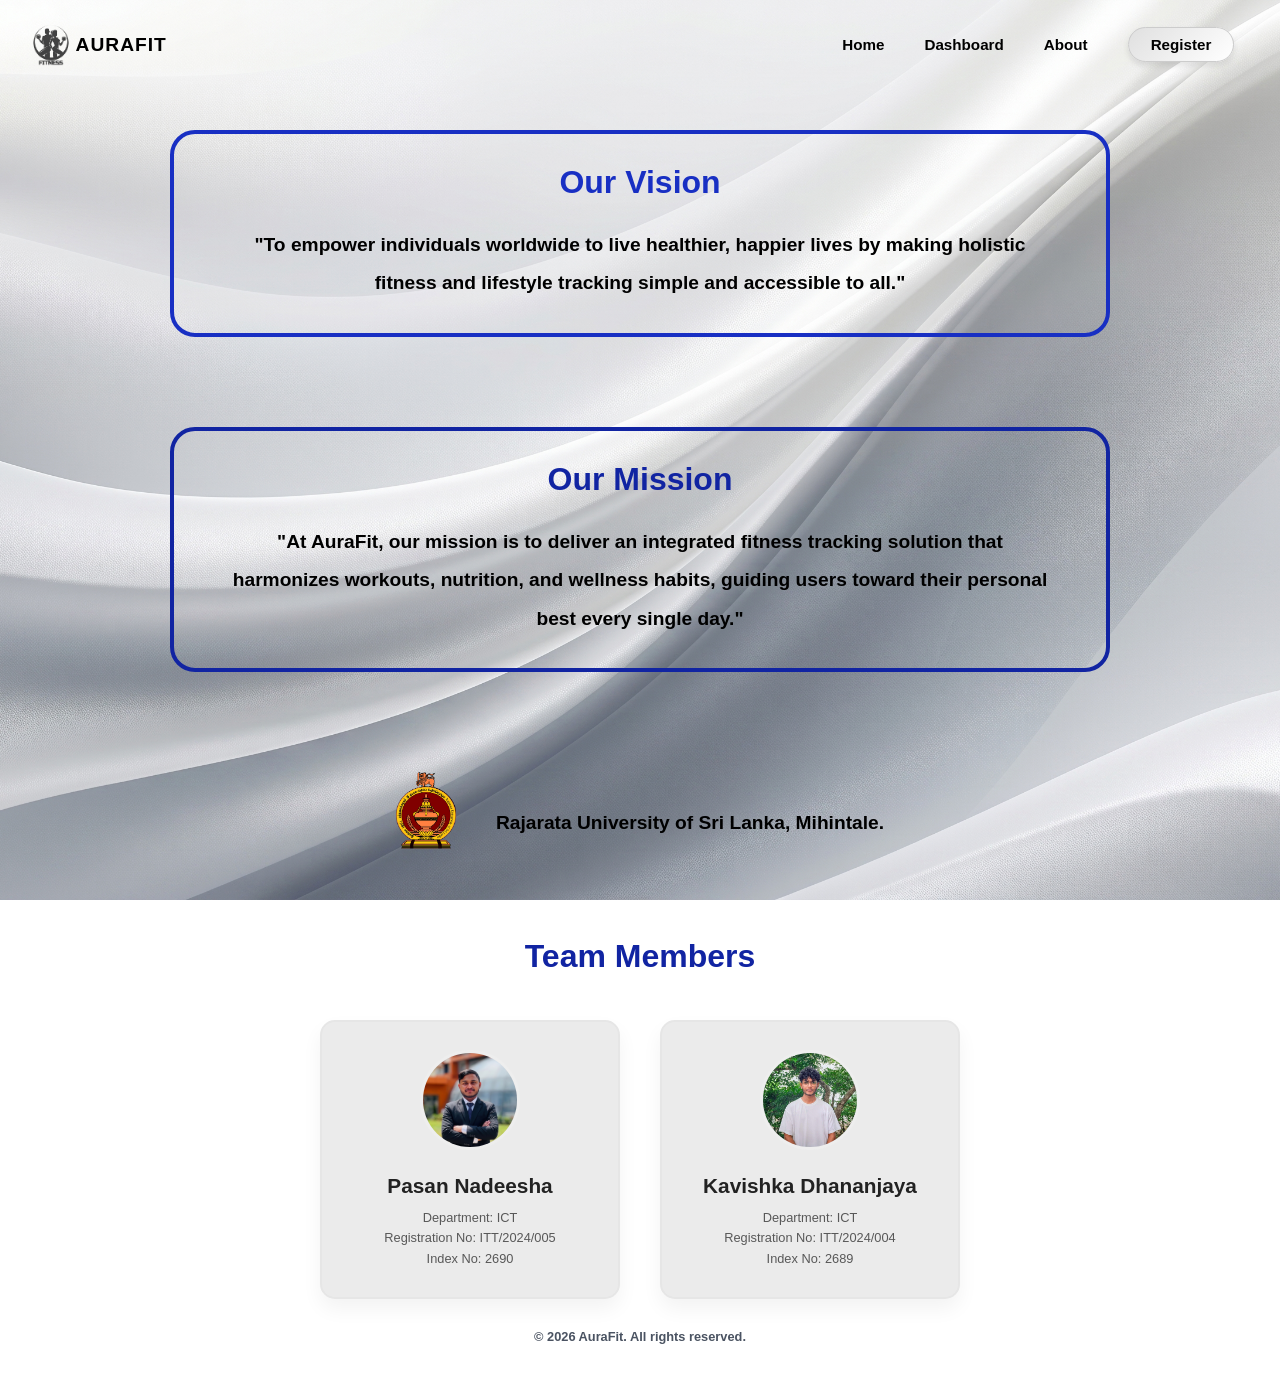
==== About/about.html @ bd1107a0 "About page" ====
<!DOCTYPE html>
<html lang="en">
    <head>
        <meta charset="UTF-8">
        <meta name="viewpoint" content="width=device-width" initial-scale="1.0">
        <title>About</title>
        <link rel="stylesheet" href="../About/style.css">
    </head>
    <body>
        <!--Navigation bar-->
        <nav class="navbar">
        <div class="logo">
            <img src="../images/logo1.png" alt="AuraFit Logo" class="logo_img">
            <span class="logo_text"></span> AURAFIT
        </div>
        <ul class="nav_links">
            <li><a href="#">Home</a></li>
            <li><a href="#">Dashboard</a></li>
            <li><a href="#">About</a></li>
            <li><a href="../login/login.html#toggle-register" class="register_button">Register</a></li>
        </ul>
        </nav>

        <!--Vision-->
        <div class="vision_container">
            <div class="vision_title">
                <h2>Our Vision<br></h2>
            </div>
            <div class="vision_content">
                <p>"To empower individuals worldwide to live healthier, happier lives by making holistic fitness and
                lifestyle tracking simple and accessible to all."</p>
            </div>
        </div>

        <!--Mission-->
        <div class="mission_container">
            <div class="mission_title">
                <h2>Our Mission</h2>
            </div>
            <div class="mission_content">
                <p>"At AuraFit, our mission is to deliver an integrated fitness tracking solution that harmonizes workouts,
                    nutrition, and wellness habits, guiding users toward their personal best every single day."</p>
            </div>
        </div>

        <!--University Details-->
        <div class="university_details">
            <div class="uni_logo"><img src="../images/rajarata_uni_logo.png" alt="Rajarata University Logo"></div>
            <div class="uni_name"><h3>Rajarata University of Sri Lanka, Mihintale.</h3></div>
        </div>

        <!--Group Members Section-->
        <h1 class="team_member_title">Team Members</h1>

        <div class="cards_wrapper">

            <!--1st card -->
            <div class="member_card">
                <div class="profile_image_container">
                    <img src="../images/Pasan.png" alt="Pasan Profile" class="profile_image">
                </div>
                <div class="member_info">
                    <h2 class="member_name">Pasan Nadeesha</h2>
                    <ul class="member_description">
                        <li>Department: ICT</li>
                        <li>Registration No: ITT/2024/005</li>
                        <li>Index No: 2690</li>
                    </ul>
                </div>
            </div>

            <!--2nd card-->
            <div class="member_card">
                <div class="profile_image_container">
                    <img src="../images/kavishka.jpg" alt="Kavishka Profile" class="profile_image">
                </div>
                <div class="member_info">
                    <h2 class="member_name">Kavishka Dhananjaya</h2>
                    <ul class="member_description">
                        <li>Department: ICT</li>
                        <li>Registration No: ITT/2024/004</li>
                        <li>Index No: 2689</li>
                    </ul>
                </div>
            </div>

        </div>
    </div>

        <!-- Footer Section -->
        <footer class="footer_text">
            &copy; 2026 AuraFit. All rights reserved.
        </footer>


    </body>
</html>
---- About/style.css ----
*{
    margin: 0;
    padding: 0;
    box-sizing: border-box;
}

body{
    background-image: url('../images/bg.png');
    background-repeat: no-repeat;
    background-position: center;
    background-attachment: fixed;
    background-size: cover;
}

.navbar{
    display: flex;
    justify-content: space-between;
    align-items: center;
    padding: 20px 2%;
    width: 100%;
    position: absolute;
    top: 0;
    z-index: 10;
}

.logo{
    font-family: 'Poppins', sans-serif;
    font-weight: 900;
    font-size: 1.2rem;
    letter-spacing: 1px;
    display: flex;
    align-items: center;
    gap: 0px;
}

.nav_links{
    display: flex;
    list-style: none;
    
}

.nav_links li{
    padding: 0 20px;
    font-family: 'Poppins', sans-serif;
}

.nav_links a{
    text-decoration: none;
    color: black;
    font-weight: 600;
    font-size: 0.95rem;
}

.logo_img{
    width: 50px;
    height: 50px;
}

.logo_text{
    font-size: 20px;
    font-weight: 800;
    letter-spacing: 2px;
    color: #1e293b;
}

.register_button{
    background: linear-gradient(135deg, #e0e0e0, #ffffff);
    border: 1px solid #ccc;
    padding: 8px 22px;
    border-radius: 20px;
    font-weight: 700;
    cursor: pointer;
    box-shadow: 0 4px 6px rgba(0,0,0,0.1);
}

.vision_container{
    display: flex;
    flex-direction: column;
    align-items: center;
    justify-content: space-between;
    border: 4px solid #182fc3;
    border-radius: 25px;
    padding: 30px 50px 30px 50px;
    margin: 130px 170px 0px 170px;
}

.vision_title h2{
    font-family: 'Poppins', sans-serif;
    font-size: 2rem;
    color: #182fc3;
    text-align: center;
    padding-bottom: 25px;
}

.vision_content p{
    font-family: 'Poppins', sans-serif;
    font-weight: 600;
    font-size: 1.2rem;
    text-align: center;
    line-height: 2;
}

.mission_container{
    display: flex;
    flex-direction: column;
    align-items: center;
    justify-content: space-between;
    border: 4px solid #1124a2;
    border-radius: 25px;
    padding: 30px 50px 30px 50px;
    margin: 90px 170px 100px 170px;
}

.mission_title h2{
    font-family: 'Poppins', sans-serif;
    font-size: 2rem;
    color: #1124a2;
    text-align: center;
    padding-bottom: 25px;
}

.mission_content p{
    font-family: 'Poppins', sans-serif;
    font-weight: 600;
    font-size: 1.2rem;
    text-align: center;
    line-height: 2;
}

.university_details{
    display: flex;
    justify-content: center;
    align-items: center;
    gap: 40px;
    flex-wrap: wrap;
    margin-bottom: 65px;
}

.uni_logo img{
    width: 60px;
    height: auto;
    margin-bottom: 20px;
}

.uni_name h3{
    font-family: 'Poppins', sans-serif;
    text-align: center;
    font-size: 1.2rem;
    font-weight: 600;
    color: #000000;
}

.team_member_title{ 
    font-family: 'Poppins', sans-serif;
    text-align: center;
    font-size: 2rem;
    color: #1124a2;
    margin-bottom: 45px;
}

.cards_wrapper {
    display: flex;
    justify-content: center;
    gap: 40px;
    flex-wrap: wrap;
}

.member_card {
    background-color: #ebebeb;
    border: 2px solid #e6e6e6;
    border-radius: 15px;
    width: 300px;
    padding: 28px;
    box-shadow: 0 10px 20px rgba(0,0,0,0.05);
    transition: transform 0.3s ease, box-shadow 0.3s ease;
    display: flex;
    flex-direction: column;
    align-items: center;
    text-align: center;
}

.member_card:hover {
    transform: translateY(-10px);
    box-shadow: 0 15px 30px rgba(0,0,0,0.1);
}

.profile_image_container {
    margin-bottom: 20px;
}

.profile_image {
    width: 100px;
    height: 100px;
    border-radius: 50%;
    object-fit: cover;
    border: 3px solid #eee;
}

.member_name {
    font-family: 'Poppins', sans-serif;
    font-size: 1.3rem;
    color: #222;
    margin: 0 0 10px 0;
    font-weight: 700;
}

.member_description {
    list-style: none;
    font-family: 'Poppins', sans-serif;
    text-align: center;
    font-size: 0.8rem;
    color: #585858;
    line-height: 1.6;
    margin: 0;
}



.footer_text{
    text-align: center;
    font-family: 'Poppins', sans-serif;
    font-size: 0.8rem;
    font-weight: 600;
    padding: 30px 0px 30px 0px;
    color: #1e293b;
    opacity: 0.8;
}
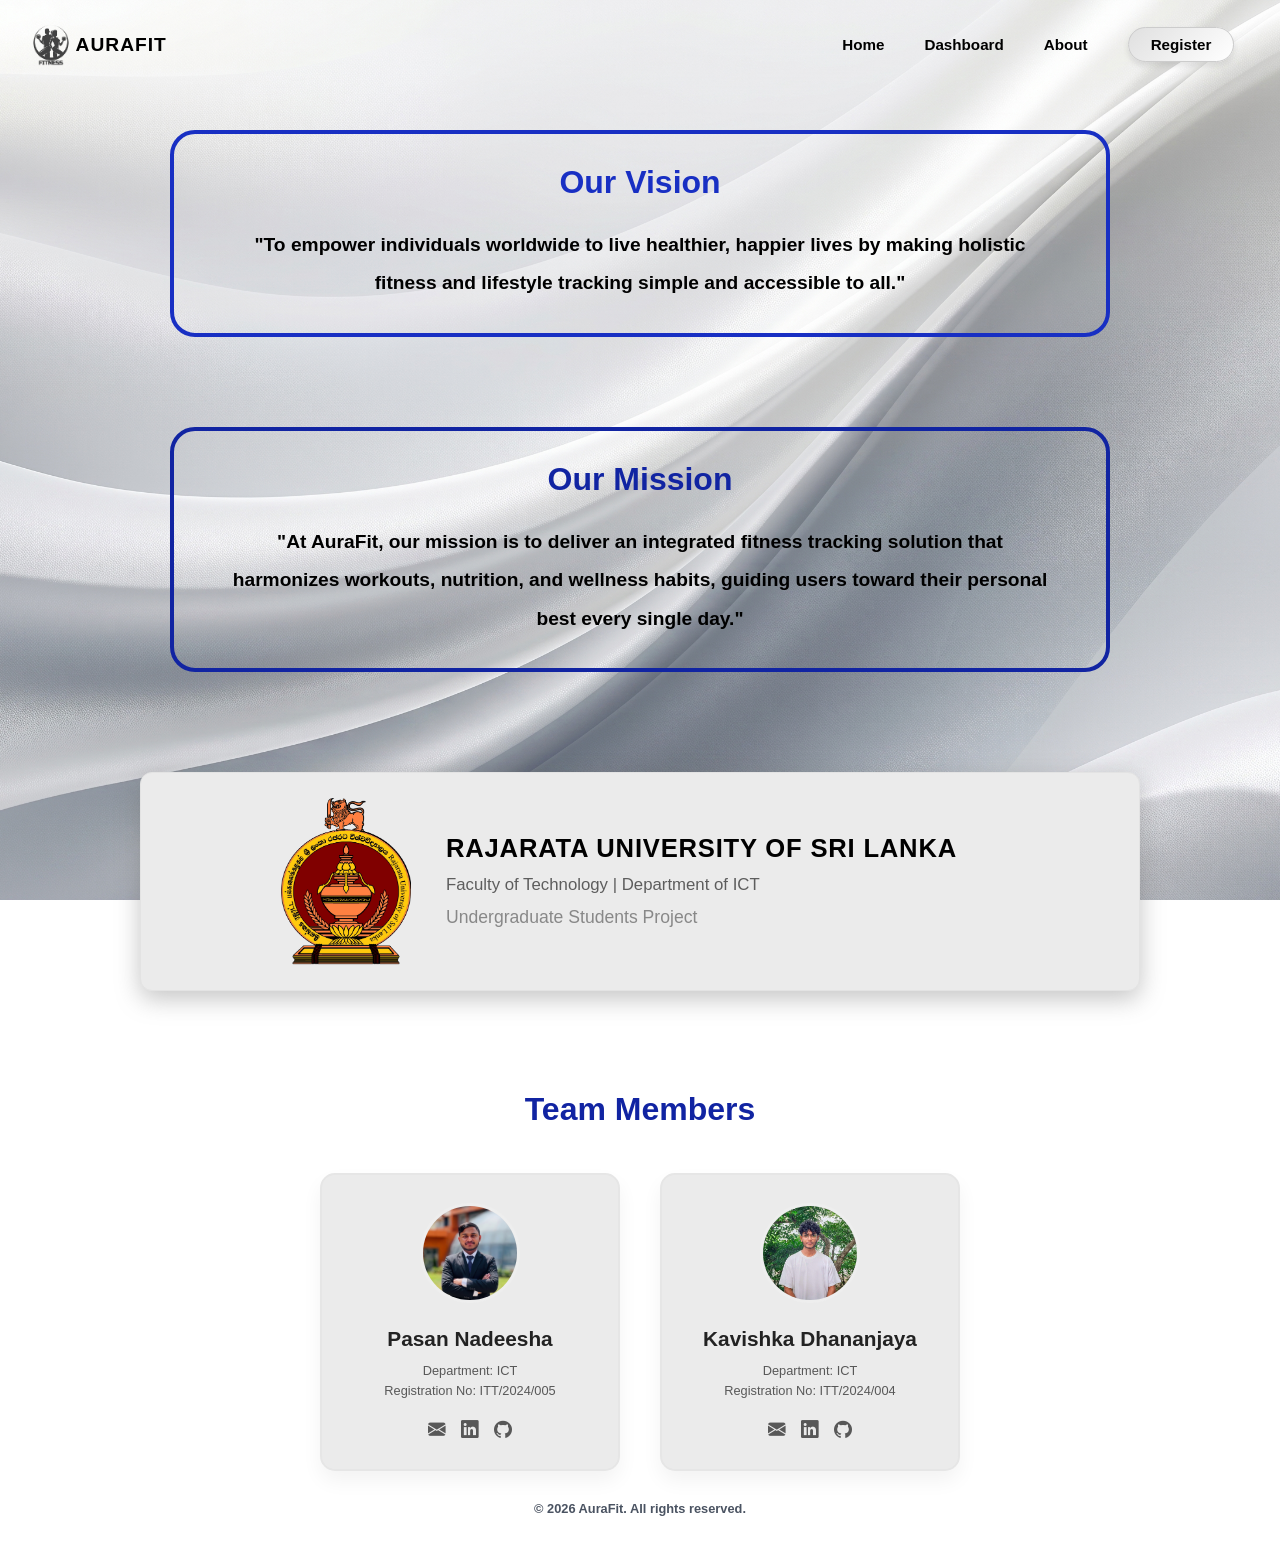
==== commit 4c7381a9: "Add content page and Link other pages" ====
--- a/About/about.html
+++ b/About/about.html
@@ -4,6 +4,7 @@
         <meta charset="UTF-8">
         <meta name="viewpoint" content="width=device-width" initial-scale="1.0">
         <title>About</title>
+        <link rel="stylesheet" href="https://cdn.jsdelivr.net/npm/bootstrap-icons@1.11.3/font/bootstrap-icons.min.css">
         <link rel="stylesheet" href="../About/style.css">
     </head>
     <body>
@@ -14,9 +15,9 @@
             <span class="logo_text"></span> AURAFIT
         </div>
         <ul class="nav_links">
-            <li><a href="#">Home</a></li>
+            <li><a href="../Home/home.html">Home</a></li>
             <li><a href="#">Dashboard</a></li>
-            <li><a href="#">About</a></li>
+            <li><a href="../About/about.html">About</a></li>
             <li><a href="../login/login.html#toggle-register" class="register_button">Register</a></li>
         </ul>
         </nav>
@@ -44,9 +45,18 @@
         </div>
 
         <!--University Details-->
-        <div class="university_details">
-            <div class="uni_logo"><img src="../images/rajarata_uni_logo.png" alt="Rajarata University Logo"></div>
-            <div class="uni_name"><h3>Rajarata University of Sri Lanka, Mihintale.</h3></div>
+        <div class="university_banner">
+            <!-- Left Logo -->
+            <div class="logo_wrapper">
+                <img src="../images/rajarata_uni_logo.png" alt="Rajarata University Logo" class="uni_logo">
+            </div>
+
+            <!-- Middle Text Content -->
+            <div class="banner_text">
+                <h1 class="uni_title">RAJARATA UNIVERSITY OF SRI LANKA</h1>
+                <p class="faculty_info">Faculty of Technology | Department of ICT</p>
+                <p class="project_title">Undergraduate Students Project</p>
+            </div>
         </div>
 
         <!--Group Members Section-->
@@ -64,8 +74,12 @@
                     <ul class="member_description">
                         <li>Department: ICT</li>
                         <li>Registration No: ITT/2024/005</li>
-                        <li>Index No: 2690</li>
                     </ul>
+                </div>
+                <div class="social_links">
+                    <a href="mailto:itt2024005@tec.rjt.ac.lk" target="_blank" class="social_icon email"><i class="bi bi-envelope-fill"></i></a>
+                    <a href="https://www.linkedin.com/in/pasan-nadeesha/" target="_blank" class="social_icon linkedin"><i class="bi bi-linkedin"></i></a>
+                    <a href="https://github.com/pasan-nadeesha" target="_blank" class="social_icon github"><i class="bi bi-github"></i></a>
                 </div>
             </div>
 
@@ -79,8 +93,12 @@
                     <ul class="member_description">
                         <li>Department: ICT</li>
                         <li>Registration No: ITT/2024/004</li>
-                        <li>Index No: 2689</li>
                     </ul>
+                </div>
+                <div class="social_links">
+                    <a href="mailto:itt2024004@tec.rjt.ac.lk" target="_blank" class="social_icon email"><i class="bi bi-envelope-fill"></i></a>
+                    <a href="https://www.linkedin.com/in/kavishka-d-abeythunga-0872b1377/" target="_blank" class="social_icon linkedin"><i class="bi bi-linkedin"></i></a>
+                    <a href="https://github.com/KavishkaDhananjaya" target="_blank" class="social_icon github"><i class="bi bi-github"></i></a>
                 </div>
             </div>
 
--- a/About/style.css
+++ b/About/style.css
@@ -127,27 +127,79 @@
     line-height: 2;
 }
 
-.university_details{
-    display: flex;
-    justify-content: center;
-    align-items: center;
-    gap: 40px;
-    flex-wrap: wrap;
-    margin-bottom: 65px;
-}
-
-.uni_logo img{
-    width: 60px;
+.university_banner {
+    display: flex;
+    align-items: center;
+    justify-content: space-between;
+    background-color: #ebebeb;
+    border: 1px solid #e3e3e3;
+    border-radius: 12px;
+    padding: 25px 100px 25px 140px;
+    box-shadow: 0 8px 24px rgba(110, 110, 110, 0.4);
+    font-family: 'Poppins', sans-serif;
+    color: #000000;
+    max-width: 1000px;
+    margin: 0px auto 100px auto;
+
+    transition: transform 0.3s ease, box-shadow 0.3s ease;
+}
+
+.university_banner:hover {
+    transform: scale(1.03);
+    box-shadow: 0 12px 30px rgba(110, 110, 110, 0.6);
+}
+
+.logo_wrapper .uni_logo {
+    width: 130px;
     height: auto;
-    margin-bottom: 20px;
-}
-
-.uni_name h3{
-    font-family: 'Poppins', sans-serif;
-    text-align: center;
-    font-size: 1.2rem;
-    font-weight: 600;
+    display: block;
+}
+
+.banner_text {
+    flex: 1;
+    margin-left: 35px;
+}
+
+.uni_title {
     color: #000000;
+    font-size: 1.6rem;
+    font-weight: 800;
+    margin: 0 0 12px 0;
+    letter-spacing: 0.8px;
+    text-transform: uppercase;
+}
+
+.faculty_info {
+    color: #5d5d5d;
+    font-size: 1.05rem;
+    font-weight: 400;
+    margin: 0 0 12px 0;
+}
+
+.project_title {
+    color: #888888;
+    font-size: 1.1rem;
+    font-weight: 500;
+    margin: 0;
+}
+
+/* Responsive view for mobile screens */
+@media (max-width: 768px) {
+    .university_banner {
+        flex-direction: column;
+        text-align: center;
+        padding: 20px;
+    }
+
+    .banner_text {
+        margin-left: 0;
+        margin-top: 15px;
+        margin-bottom: 15px;
+    }
+
+    .uni_title {
+        font-size: 1.2rem;
+    }
 }
 
 .team_member_title{ 
@@ -180,8 +232,8 @@
 }
 
 .member_card:hover {
-    transform: translateY(-10px);
-    box-shadow: 0 15px 30px rgba(0,0,0,0.1);
+    transform: scale(1.03);
+    box-shadow: 0 12px 30px rgba(110, 110, 110, 0.6);
 }
 
 .profile_image_container {
@@ -214,7 +266,35 @@
     margin: 0;
 }
 
-
+.social_links {
+    display: flex;
+    justify-content: center;
+    gap: 15px;
+    margin-top: 18px;
+}
+
+.social_icon {
+    font-size: 1.1rem;
+    color: #585858;
+    transition: color 0.3s ease, transform 0.3s ease;
+    text-decoration: none;
+}
+
+.social_icon:hover {
+    transform: translateY(-3px);
+}
+
+.social_icon.email:hover {
+    color: #ea4335;
+}
+
+.social_icon.linkedin:hover {
+    color: #0A66C2;
+}
+
+.social_icon.github:hover {
+    color: #24292e;
+}
 
 .footer_text{
     text-align: center;
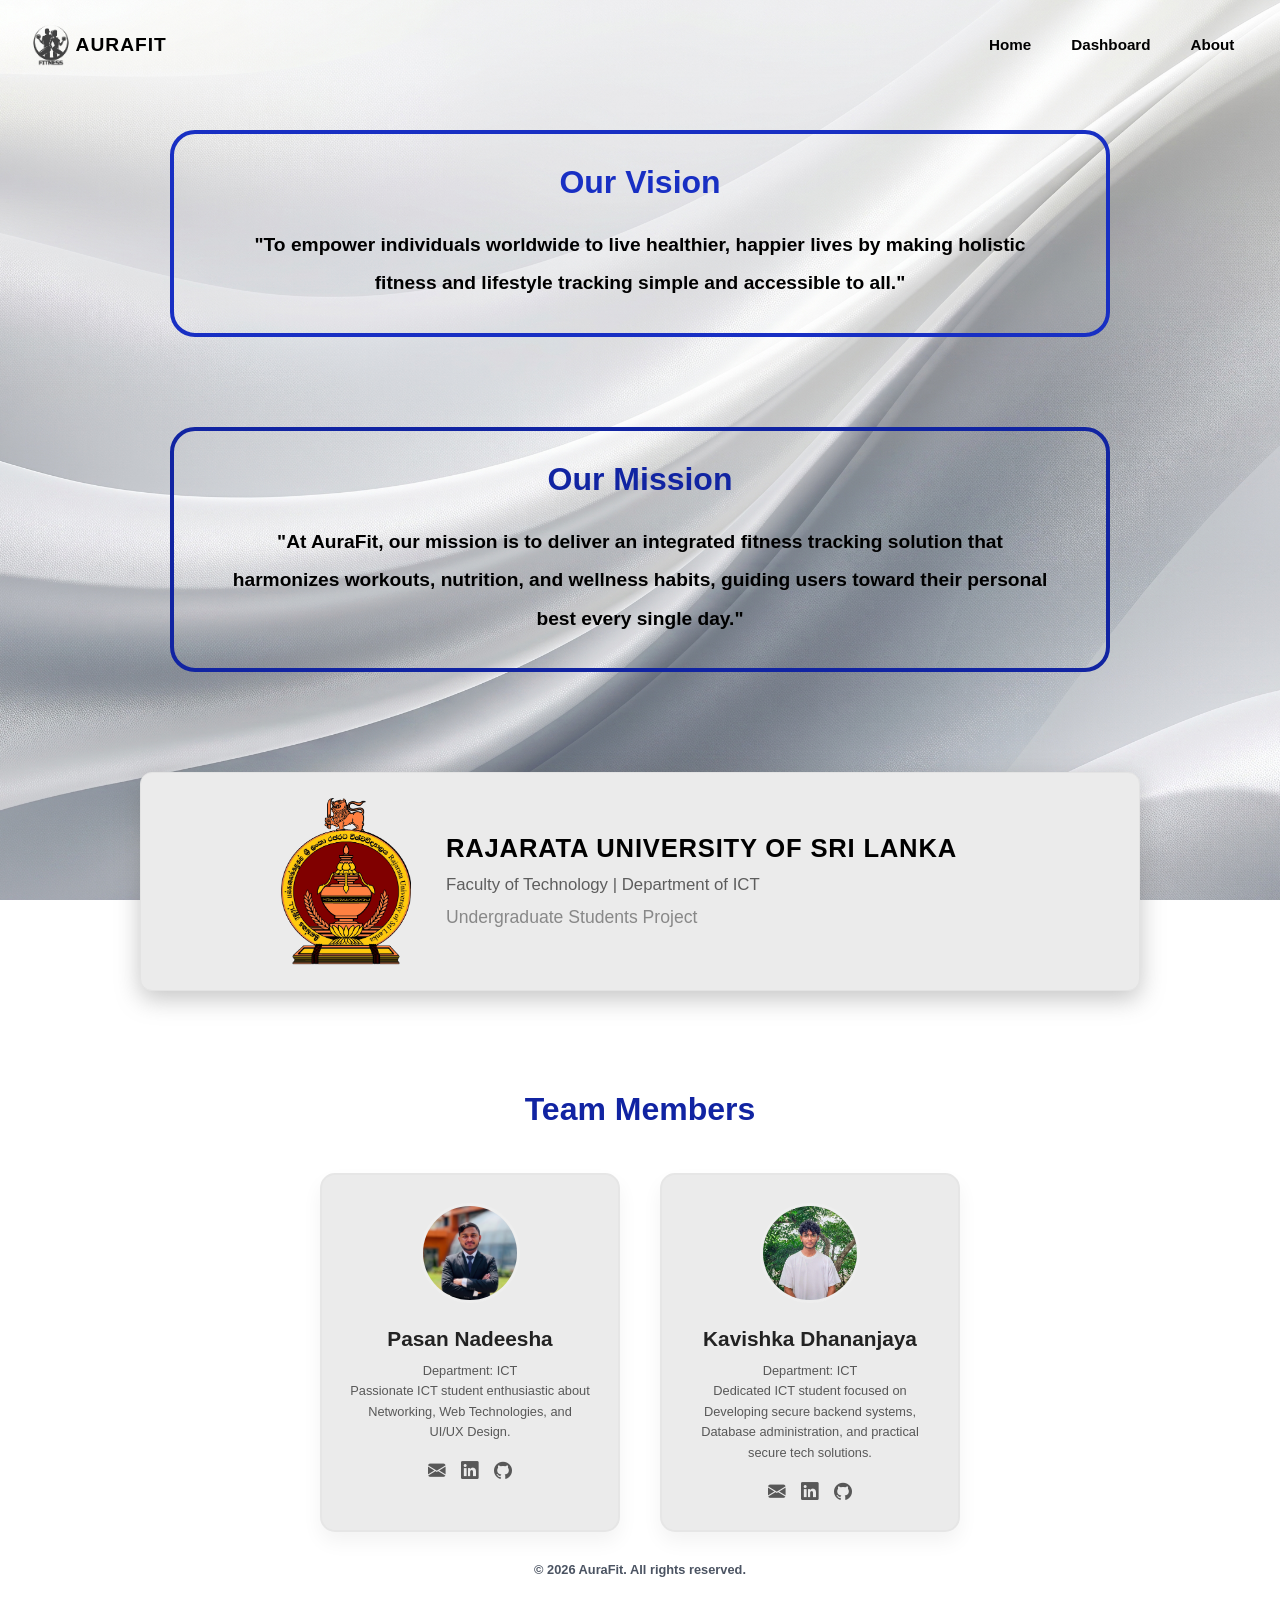
==== commit 76a2b54a: "Merge branch 'main' of https://github.com/pasan-nadeesha/Fitness-Tracker" ====
--- a/About/about.html
+++ b/About/about.html
@@ -2,7 +2,7 @@
 <html lang="en">
     <head>
         <meta charset="UTF-8">
-        <meta name="viewpoint" content="width=device-width" initial-scale="1.0">
+        <meta name="viewport" content="width=device-width, initial-scale=1.0">
         <title>About</title>
         <link rel="stylesheet" href="https://cdn.jsdelivr.net/npm/bootstrap-icons@1.11.3/font/bootstrap-icons.min.css">
         <link rel="stylesheet" href="../About/style.css">
@@ -14,11 +14,17 @@
             <img src="../images/logo1.png" alt="AuraFit Logo" class="logo_img">
             <span class="logo_text"></span> AURAFIT
         </div>
+
+        <div class="menu_toggle" id="mobile-menu">
+            <span class="bar"></span>
+            <span class="bar"></span>
+            <span class="bar"></span>
+        </div>
+
         <ul class="nav_links">
             <li><a href="../Home/home.html">Home</a></li>
-            <li><a href="#">Dashboard</a></li>
+            <li><a href="../Dashboard/dashboard.html">Dashboard</a></li>
             <li><a href="../About/about.html">About</a></li>
-            <li><a href="../login/login.html#toggle-register" class="register_button">Register</a></li>
         </ul>
         </nav>
 
@@ -73,7 +79,7 @@
                     <h2 class="member_name">Pasan Nadeesha</h2>
                     <ul class="member_description">
                         <li>Department: ICT</li>
-                        <li>Registration No: ITT/2024/005</li>
+                        <li>Passionate ICT student enthusiastic about Networking, Web Technologies, and UI/UX Design.</li>
                     </ul>
                 </div>
                 <div class="social_links">
@@ -92,7 +98,7 @@
                     <h2 class="member_name">Kavishka Dhananjaya</h2>
                     <ul class="member_description">
                         <li>Department: ICT</li>
-                        <li>Registration No: ITT/2024/004</li>
+                        <li>Dedicated ICT student focused on Developing secure backend systems, Database administration, and practical secure tech solutions.</li>
                     </ul>
                 </div>
                 <div class="social_links">
@@ -110,6 +116,7 @@
             &copy; 2026 AuraFit. All rights reserved.
         </footer>
 
+        <script src="script.js"></script>
 
     </body>
 </html>
--- a/About/style.css
+++ b/About/style.css
@@ -1,10 +1,10 @@
-*{
+* {
     margin: 0;
     padding: 0;
     box-sizing: border-box;
 }
 
-body{
+body {
     background-image: url('../images/bg.png');
     background-repeat: no-repeat;
     background-position: center;
@@ -12,7 +12,8 @@
     background-size: cover;
 }
 
-.navbar{
+/* Navigation Bar */
+.navbar {
     display: flex;
     justify-content: space-between;
     align-items: center;
@@ -23,7 +24,7 @@
     z-index: 10;
 }
 
-.logo{
+.logo {
     font-family: 'Poppins', sans-serif;
     font-weight: 900;
     font-size: 1.2rem;
@@ -33,58 +34,63 @@
     gap: 0px;
 }
 
-.nav_links{
+.nav_links {
     display: flex;
     list-style: none;
-    
-}
-
-.nav_links li{
+}
+
+.nav_links li {
     padding: 0 20px;
     font-family: 'Poppins', sans-serif;
 }
 
-.nav_links a{
+.nav_links a {
     text-decoration: none;
     color: black;
     font-weight: 600;
     font-size: 0.95rem;
 }
 
-.logo_img{
+.menu_toggle {
+    display: none;
+    flex-direction: column;
+    cursor: pointer;
+    gap: 5px;
+}
+
+.menu_toggle .bar {
+    width: 25px;
+    height: 3px;
+    background-color: #000;
+    border-radius: 3px;
+    transition: all 0.3s ease;
+}
+
+.logo_img {
     width: 50px;
     height: 50px;
 }
 
-.logo_text{
+.logo_text {
     font-size: 20px;
     font-weight: 800;
     letter-spacing: 2px;
     color: #1e293b;
 }
 
-.register_button{
-    background: linear-gradient(135deg, #e0e0e0, #ffffff);
-    border: 1px solid #ccc;
-    padding: 8px 22px;
-    border-radius: 20px;
-    font-weight: 700;
-    cursor: pointer;
-    box-shadow: 0 4px 6px rgba(0,0,0,0.1);
-}
-
-.vision_container{
+/* Vision & Mission */
+.vision_container {
     display: flex;
     flex-direction: column;
     align-items: center;
     justify-content: space-between;
     border: 4px solid #182fc3;
     border-radius: 25px;
-    padding: 30px 50px 30px 50px;
+    padding: 30px 50px;
     margin: 130px 170px 0px 170px;
 }
 
-.vision_title h2{
+.vision_title h2 {
     font-family: 'Poppins', sans-serif;
     font-size: 2rem;
     color: #182fc3;
@@ -92,7 +98,7 @@
     padding-bottom: 25px;
 }
 
-.vision_content p{
+.vision_content p {
     font-family: 'Poppins', sans-serif;
     font-weight: 600;
     font-size: 1.2rem;
@@ -100,18 +106,18 @@
     line-height: 2;
 }
 
-.mission_container{
+.mission_container {
     display: flex;
     flex-direction: column;
     align-items: center;
     justify-content: space-between;
     border: 4px solid #1124a2;
     border-radius: 25px;
-    padding: 30px 50px 30px 50px;
+    padding: 30px 50px;
     margin: 90px 170px 100px 170px;
 }
 
-.mission_title h2{
+.mission_title h2 {
     font-family: 'Poppins', sans-serif;
     font-size: 2rem;
     color: #1124a2;
@@ -119,7 +125,7 @@
     padding-bottom: 25px;
 }
 
-.mission_content p{
+.mission_content p {
     font-family: 'Poppins', sans-serif;
     font-weight: 600;
     font-size: 1.2rem;
@@ -127,6 +133,7 @@
     line-height: 2;
 }
 
+/* University Banner */
 .university_banner {
     display: flex;
     align-items: center;
@@ -140,13 +147,9 @@
     color: #000000;
     max-width: 1000px;
     margin: 0px auto 100px auto;
-
-    transition: transform 0.3s ease, box-shadow 0.3s ease;
-}
-
-.university_banner:hover {
-    transform: scale(1.03);
-    box-shadow: 0 12px 30px rgba(110, 110, 110, 0.6);
+    transition: transform 0.3s cubic-bezier(0.25, 0.8, 0.25, 1), box-shadow 0.3s ease;
+    will-change: transform; 
+    cursor: pointer;
 }
 
 .logo_wrapper .uni_logo {
@@ -183,26 +186,8 @@
     margin: 0;
 }
 
-/* Responsive view for mobile screens */
-@media (max-width: 768px) {
-    .university_banner {
-        flex-direction: column;
-        text-align: center;
-        padding: 20px;
-    }
-
-    .banner_text {
-        margin-left: 0;
-        margin-top: 15px;
-        margin-bottom: 15px;
-    }
-
-    .uni_title {
-        font-size: 1.2rem;
-    }
-}
-
-.team_member_title{ 
+/* Team Members */
+.team_member_title { 
     font-family: 'Poppins', sans-serif;
     text-align: center;
     font-size: 2rem;
@@ -224,16 +209,13 @@
     width: 300px;
     padding: 28px;
     box-shadow: 0 10px 20px rgba(0,0,0,0.05);
-    transition: transform 0.3s ease, box-shadow 0.3s ease;
     display: flex;
     flex-direction: column;
     align-items: center;
     text-align: center;
-}
-
-.member_card:hover {
-    transform: scale(1.03);
-    box-shadow: 0 12px 30px rgba(110, 110, 110, 0.6);
+    transition: transform 0.3s cubic-bezier(0.25, 0.8, 0.25, 1), box-shadow 0.3s ease;
+    will-change: transform;
+    cursor: pointer;
 }
 
 .profile_image_container {
@@ -284,24 +266,129 @@
     transform: translateY(-3px);
 }
 
-.social_icon.email:hover {
-    color: #ea4335;
-}
-
-.social_icon.linkedin:hover {
-    color: #0A66C2;
-}
-
-.social_icon.github:hover {
-    color: #24292e;
-}
-
-.footer_text{
+.social_icon.email:hover { color: #ea4335; }
+.social_icon.linkedin:hover { color: #0A66C2; }
+.social_icon.github:hover { color: #24292e; }
+
+.footer_text {
     text-align: center;
     font-family: 'Poppins', sans-serif;
     font-size: 0.8rem;
     font-weight: 600;
-    padding: 30px 0px 30px 0px;
+    padding: 30px 0px;
     color: #1e293b;
     opacity: 0.8;
+}
+
+/* Scroll Animation */
+.vision_container, .mission_container, .university_banner, .member_card {
+    opacity: 0;
+    transform: translateY(30px);
+    transition: opacity 0.6s ease-out, transform 0.6s ease-out;
+}
+
+.vision_container.revealed, .mission_container.revealed, .university_banner.revealed, .member_card.revealed {
+    opacity: 1;
+    transform: translateY(0);
+}
+
+/* Hover Scale Effects (Revealed වුණාට පස්සෙත් වැඩ කිරීමට) */
+.university_banner:hover, .university_banner.revealed:hover {
+    transform: translateY(0) scale(1.03) !important;
+    box-shadow: 0 12px 30px rgba(110, 110, 110, 0.6);
+}
+
+.member_card:hover, .member_card.revealed:hover {
+    transform: translateY(0) scale(1.05) !important;
+    box-shadow: 0 12px 30px rgba(110, 110, 110, 0.6);
+}
+
+/* Responsive Media */
+@media screen and (max-width: 868px) {
+    .vision_container, .mission_container {
+        margin: 100px 5% 0px 5%;
+        padding: 25px 20px;
+    }
+
+    .mission_container {
+        margin-top: 40px;
+        margin-bottom: 50px;
+    }
+
+    .university_banner {
+        width: 90%;
+        padding: 25px;
+    }
+}
+
+@media screen and (max-width: 768px) {
+    .menu_toggle {
+        display: flex;
+    }
+
+    .nav_links {
+        position: absolute;
+        top: 70px;
+        right: -100%;
+        flex-direction: column;
+        background: rgba(255, 255, 255, 0.95);
+        backdrop-filter: blur(10px);
+        width: 100%;
+        text-align: center;
+        transition: 0.3s ease-in-out;
+        box-shadow: 0 10px 15px rgba(0, 0, 0, 0.1);
+        padding: 20px 0;
+    }
+
+    .nav_links.active {
+        right: 0;
+    }
+
+    .nav_links li {
+        padding: 15px 0;
+    }
+
+    .menu_toggle.is-active .bar:nth-child(2) {
+        opacity: 0;
+    }
+    .menu_toggle.is-active .bar:nth-child(1) {
+        transform: translateY(8px) rotate(45deg);
+    }
+    .menu_toggle.is-active .bar:nth-child(3) {
+        transform: translateY(-8px) rotate(-45deg);
+    }
+
+    .university_banner {
+        flex-direction: column;
+        text-align: center;
+        padding: 20px;
+    }
+
+    .banner_text {
+        margin-left: 0;
+        margin-top: 15px;
+        margin-bottom: 15px;
+    }
+
+    .uni_title {
+        font-size: 1.2rem;
+    }
+
+    .vision_title h2, .mission_title h2, .team_member_title {
+        font-size: 1.5rem;
+    }
+
+    .vision_content p, .mission_content p {
+        font-size: 1rem;
+        line-height: 1.6;
+    }
+
+    .cards_wrapper {
+        gap: 20px;
+    }
+
+    .member_card {
+        width: 90%;
+        max-width: 320px;
+    }
 }
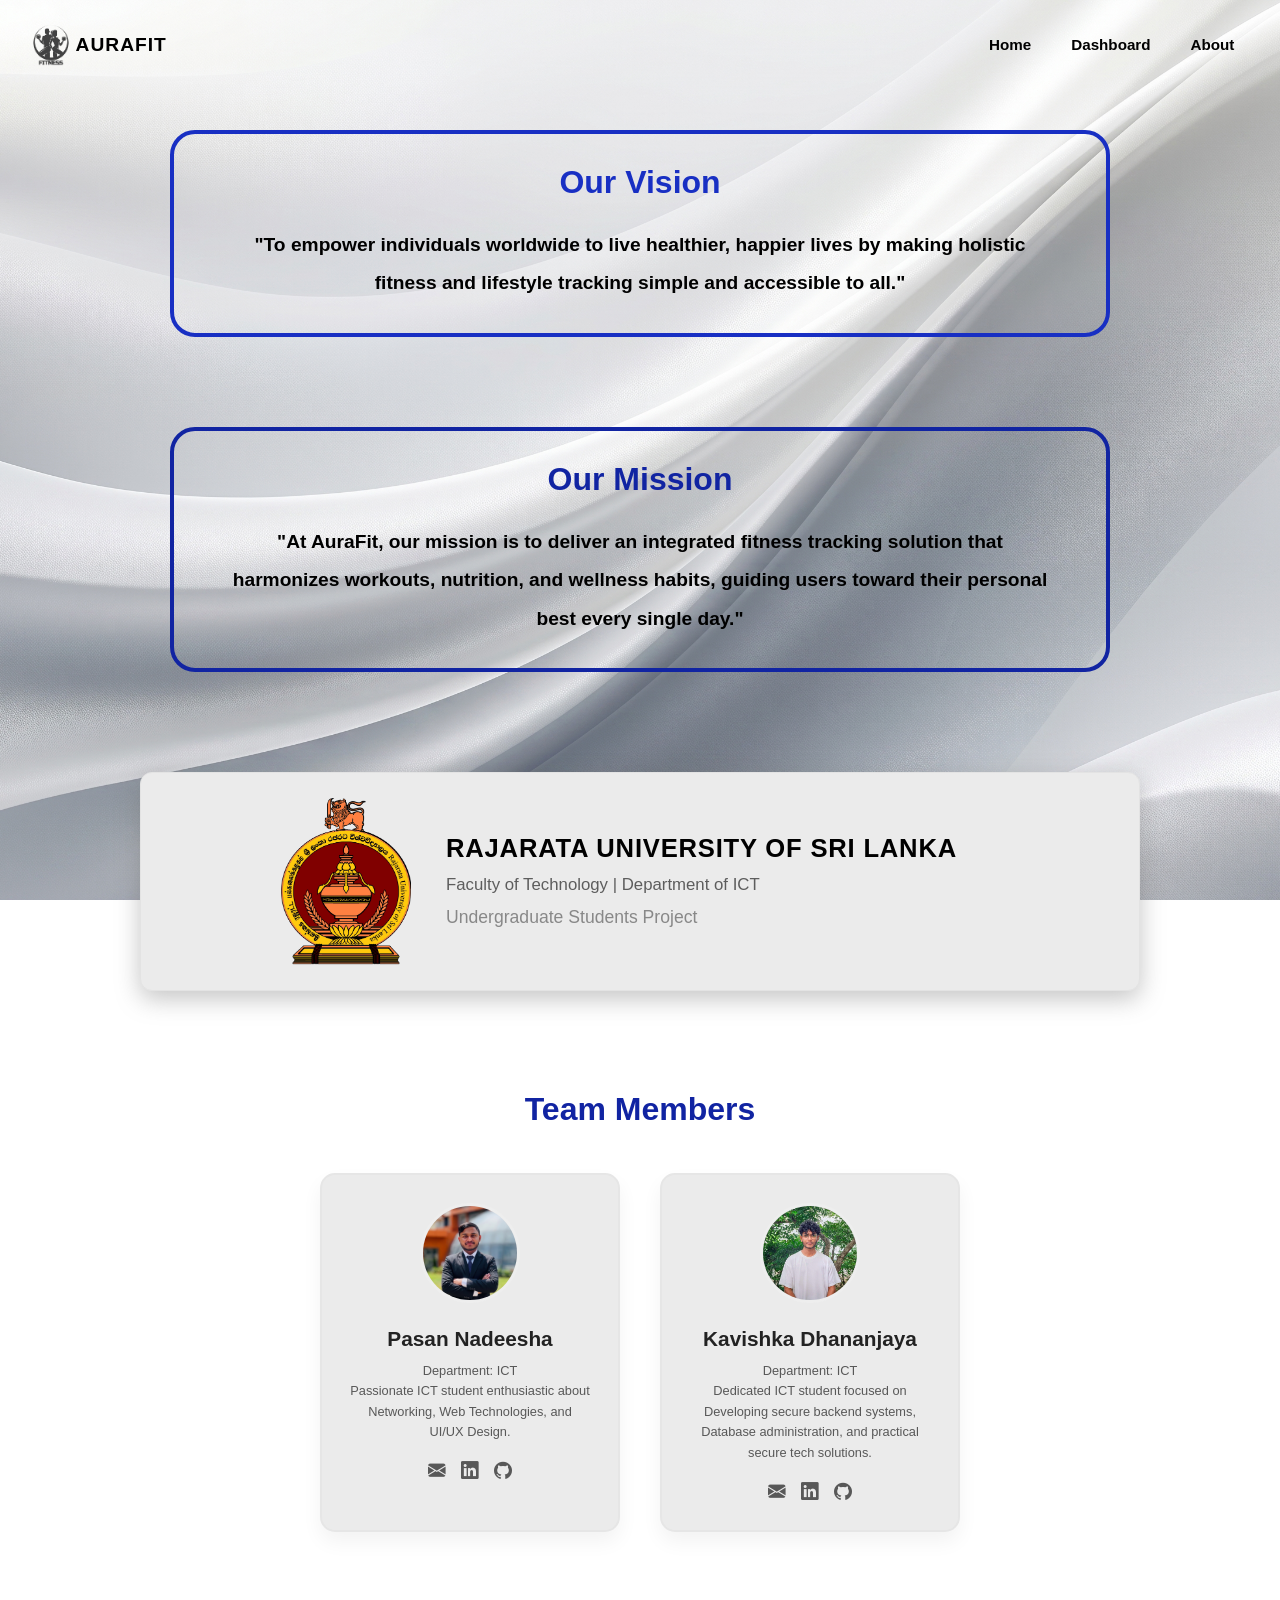
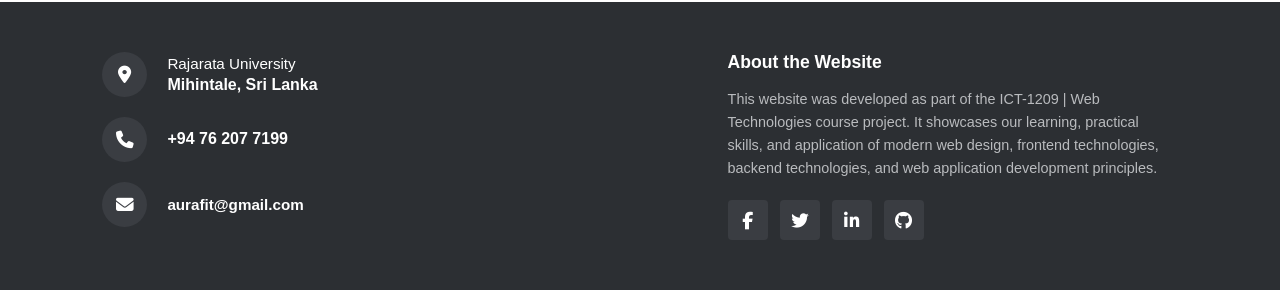
==== commit d50b617e: "Update footer" ====
--- a/About/about.html
+++ b/About/about.html
@@ -5,6 +5,7 @@
         <meta name="viewport" content="width=device-width, initial-scale=1.0">
         <title>About</title>
         <link rel="stylesheet" href="https://cdn.jsdelivr.net/npm/bootstrap-icons@1.11.3/font/bootstrap-icons.min.css">
+        <link rel="stylesheet" href="https://cdnjs.cloudflare.com/ajax/libs/font-awesome/6.5.1/css/all.min.css">
         <link rel="stylesheet" href="../About/style.css">
     </head>
     <body>
@@ -112,9 +113,53 @@
     </div>
 
         <!-- Footer Section -->
-        <footer class="footer_text">
-            &copy; 2026 AuraFit. All rights reserved.
-        </footer>
+        <footer class="footer">
+          <div class="footer_container">
+              
+              <!-- Left Section -->
+              <div class="footer_left">
+                  <div class="info_item">
+                      <div class="icon_box">
+                          <i class="fa-solid fa-location-dot"></i>
+                      </div>
+                      <p>
+                          <span>Rajarata University</span>
+                          <strong>Mihintale, Sri Lanka</strong>
+                      </p>
+                  </div>
+
+                  <div class="info_item">
+                      <div class="icon_box">
+                          <i class="fa-solid fa-phone"></i>
+                      </div>
+                      <p><strong>+94 76 207 7199</strong></p>
+                  </div>
+
+                  <div class="info_item">
+                      <div class="icon_box">
+                          <i class="fa-solid fa-envelope"></i>
+                      </div>
+                        <p><a href="mailto:aurafit@gmail.com">aurafit@gmail.com</a></p>
+                      </div>
+              </div>
+
+              <!-- Right Section -->
+              <div class="footer_right">
+                  <h3>About the Website</h3>
+                  <p class="about_text">
+                      This website was developed as part of the ICT-1209 | Web Technologies
+                      course project. It showcases our learning, practical skills, and application of modern web design, frontend technologies, backend technologies, and web application development principles.
+                  </p>
+                  <div class="social_icons">
+                      <a href="#"><i class="fa-brands fa-facebook-f"></i></a>
+                      <a href="#"><i class="fa-brands fa-twitter"></i></a>
+                      <a href="#"><i class="fa-brands fa-linkedin-in"></i></a>
+                      <a href="#"><i class="fa-brands fa-github"></i></a>
+                  </div>
+              </div>
+
+          </div>
+</footer>
 
         <script src="script.js"></script>
 
--- a/About/style.css
+++ b/About/style.css
@@ -208,6 +208,7 @@
     border-radius: 15px;
     width: 300px;
     padding: 28px;
+    margin-bottom: 70px;
     box-shadow: 0 10px 20px rgba(0,0,0,0.05);
     display: flex;
     flex-direction: column;
@@ -269,16 +270,6 @@
 .social_icon.email:hover { color: #ea4335; }
 .social_icon.linkedin:hover { color: #0A66C2; }
 .social_icon.github:hover { color: #24292e; }
-
-.footer_text {
-    text-align: center;
-    font-family: 'Poppins', sans-serif;
-    font-size: 0.8rem;
-    font-weight: 600;
-    padding: 30px 0px;
-    color: #1e293b;
-    opacity: 0.8;
-}
 
 /* Scroll Animation */
 .vision_container, .mission_container, .university_banner, .member_card {
@@ -391,4 +382,129 @@
         width: 90%;
         max-width: 320px;
     }
+}
+
+.footer {
+    background-color: #2c2f33;
+    color: #ffffff;
+    font-family: 'Poppins', sans-serif;
+    padding: 50px 8%;
+    width: 100%;
+}
+
+.footer_container {
+    display: flex;
+    justify-content: space-between;
+    align-items: flex-start;
+    max-width: 1200px;
+    margin: 0 auto;
+    gap: 40px;
+}
+
+.footer_left {
+    display: flex;
+    flex-direction: column;
+    gap: 20px;
+    flex: 1;
+}
+
+.info_item {
+    display: flex;
+    align-items: center;
+    gap: 20px;
+}
+
+.icon_box {
+    background-color: #3a3d42;
+    width: 45px;
+    height: 45px;
+    border-radius: 50%;
+    display: flex;
+    justify-content: center;
+    align-items: center;
+    font-size: 1.1rem;
+    color: #ffffff;
+    flex-shrink: 0;
+}
+
+.info_item p {
+    margin: 0;
+    font-size: 0.95rem;
+    color: #ffffff;
+    line-height: 1.4;
+}
+
+.info_item p span {
+    display: block;
+    font-weight: 400;
+}
+
+.info_item p strong {
+    font-size: 1rem;
+    font-weight: 700;
+}
+
+.info_item p a {
+    color: #ffffff;
+    text-decoration: none;
+    font-weight: 600;
+}
+
+.info_item p a:hover {
+    text-decoration: underline;
+}
+
+.footer_right {
+    flex: 1;
+    max-width: 450px;
+}
+
+.footer_right h3 {
+    font-size: 1.1rem;
+    font-weight: 700;
+    margin-bottom: 15px;
+    color: #ffffff;
+}
+
+.about_text {
+    color: #b9bbbe;
+    font-size: 0.9rem;
+    line-height: 1.6;
+    margin-bottom: 20px;
+}
+
+.social_icons {
+    display: flex;
+    gap: 12px;
+}
+
+.social_icons a {
+    background-color: #3a3d42;
+    color: #ffffff;
+    width: 40px;
+    height: 40px;
+    border-radius: 4px;
+    display: flex;
+    justify-content: center;
+    align-items: center;
+    text-decoration: none;
+    font-size: 1.1rem;
+    transition: background-color 0.3s ease, transform 0.3s ease;
+}
+
+.social_icons a:hover {
+    background-color: #5383d3;
+    transform: translateY(-3px);
+}
+
+
+@media screen and (max-width: 768px) {
+    .footer_container {
+        flex-direction: column;
+        gap: 40px;
+    }
+
+    .footer_right {
+        max-width: 100%;
+    }
 }
